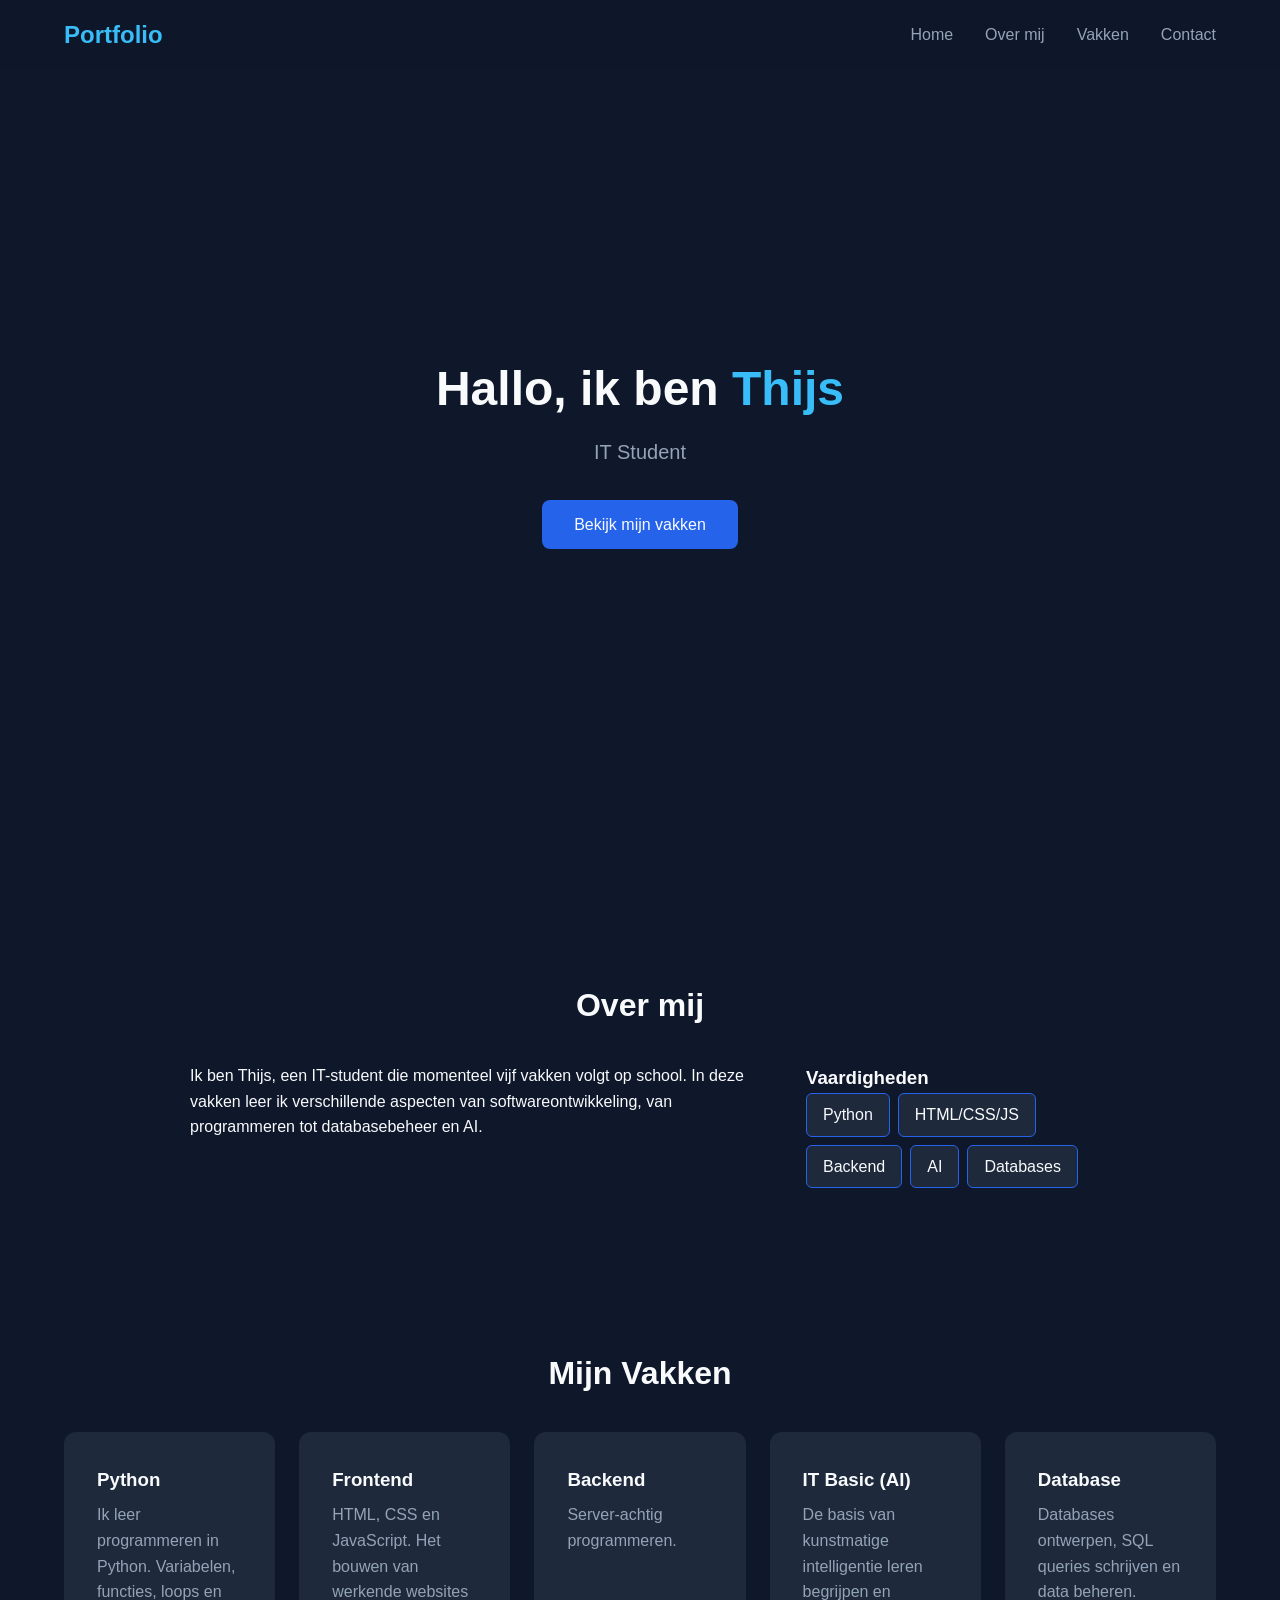
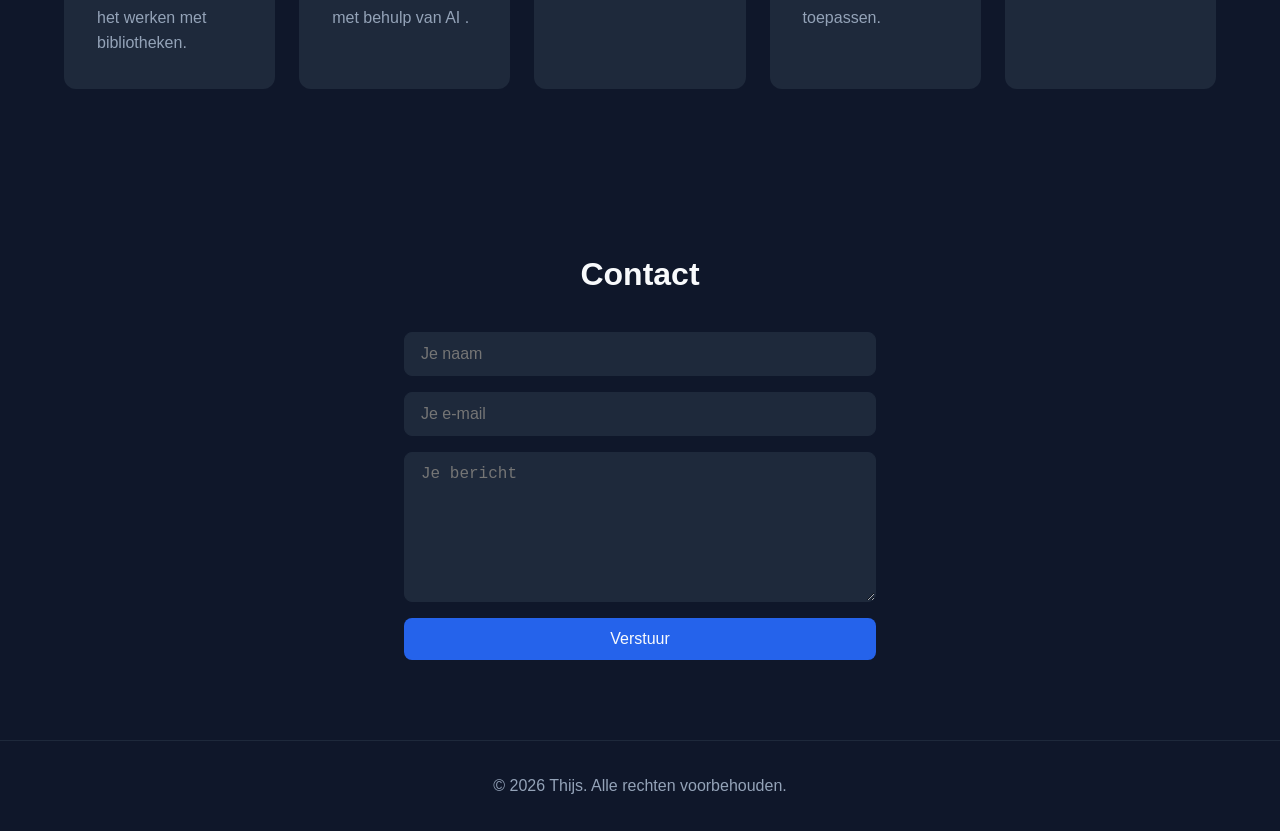
==== index.html @ 79cf244f "Portfolio website: homepagina met donker thema, navigatie en contactformulier" ====
<!DOCTYPE html>
<html lang="nl">

<head>
    <meta charset="UTF-8">
    <meta name="viewport" content="width=device-width, initial-scale=1.0">
    <title>Mijn Portfolio</title>
    <link rel="stylesheet" href="css/style.css">
</head>

<body>
    <header>
        <nav>
            <div class="logo">Portfolio</div>
            <ul class="nav-links">
                <li><a href="#home">Home</a></li>
                <li><a href="#about">Over mij</a></li>
                <li><a href="#subjects">Vakken</a></li>
                <li><a href="#contact">Contact</a></li>
            </ul>
            <div class="hamburger" id="hamburger">
                <span></span>
                <span></span>
                <span></span>
            </div>
        </nav>
    </header>

    <main>
        <section id="home" class="hero">
            <h1>Hallo, ik ben <span class="highlight">Thijs</span></h1>
            <p>IT Student</p>
            <a href="#subjects" class="cta-button">Bekijk mijn vakken</a>
        </section>

        <section id="about" class="about">
            <h2>Over mij</h2>
            <div class="about-content">
                <div class="about-text">
                    <p>Ik ben Thijs, een IT-student die momenteel vijf vakken volgt op school.
                        In deze vakken leer ik verschillende aspecten van softwareontwikkeling,
                        van programmeren tot databasebeheer en AI.</p>
                </div>
                <div class="skills">
                    <h3>Vaardigheden</h3>
                    <ul>
                        <li>Python</li>
                        <li>HTML/CSS/JS</li>
                        <li>Backend</li>
                        <li>AI</li>
                        <li>Databases</li>
                    </ul>
                </div>
            </div>
        </section>

        <section id="subjects" class="projects">
            <h2>Mijn Vakken</h2>
            <div class="project-grid">
                <div class="project-card">
                    <h3>Python</h3>
                    <p>Ik leer programmeren in Python. Variabelen, functies, loops en het werken met bibliotheken.</p>
                </div>
                <div class="project-card">
                    <h3>Frontend</h3>
                    <p>HTML, CSS en JavaScript. Het bouwen van werkende websites met behulp van AI .</p>
                </div>
                <div class="project-card">
                    <h3>Backend</h3>
                    <p>Server-achtig programmeren.</p>
                </div>
                <div class="project-card">
                    <h3>IT Basic (AI)</h3>
                    <p>De basis van kunstmatige intelligentie leren begrijpen en toepassen.</p>
                </div>
                <div class="project-card">
                    <h3>Database</h3>
                    <p>Databases ontwerpen, SQL queries schrijven en data beheren.</p>
                </div>
            </div>
        </section>

        <section id="contact" class="contact">
            <h2>Contact</h2>
            <form id="contact-form">
                <input type="text" placeholder="Je naam" required>
                <input type="email" placeholder="Je e-mail" required>
                <textarea placeholder="Je bericht" required></textarea>
                <button type="submit">Verstuur</button>
            </form>
        </section>
    </main>

    <footer>
        <p>&copy; 2026 Thijs. Alle rechten voorbehouden.</p>
    </footer>

    <script src="js/script.js"></script>
</body>

</html>
---- css/style.css ----
* {
    margin: 0;
    padding: 0;
    box-sizing: border-box;
}

:root {
    --primary: #2563eb;
    --primary-dark: #1d4ed8;
    --bg: #0f172a;
    --bg-light: #1e293b;
    --text: #f8fafc;
    --text-muted: #94a3b8;
    --accent: #38bdf8;
}

html {
    scroll-behavior: smooth;
}

body {
    font-family: 'Segoe UI', Tahoma, Geneva, Verdana, sans-serif;
    background-color: var(--bg);
    color: var(--text);
    line-height: 1.6;
}

/* Navigation */
nav {
    display: flex;
    justify-content: space-between;
    align-items: center;
    padding: 1rem 5%;
    position: fixed;
    width: 100%;
    top: 0;
    background-color: rgba(15, 23, 42, 0.95);
    backdrop-filter: blur(10px);
    z-index: 100;
}

.logo {
    font-size: 1.5rem;
    font-weight: 700;
    color: var(--accent);
}

.nav-links {
    display: flex;
    list-style: none;
    gap: 2rem;
}

.nav-links a {
    color: var(--text-muted);
    text-decoration: none;
    transition: color 0.3s;
}

.nav-links a:hover {
    color: var(--accent);
}

.hamburger {
    display: none;
    flex-direction: column;
    cursor: pointer;
    gap: 5px;
}

.hamburger span {
    width: 25px;
    height: 3px;
    background-color: var(--text);
    transition: 0.3s;
}

/* Hero Section */
.hero {
    min-height: 100vh;
    display: flex;
    flex-direction: column;
    justify-content: center;
    align-items: center;
    text-align: center;
    padding: 0 5%;
}

.hero h1 {
    font-size: 3rem;
    margin-bottom: 0.5rem;
}

.highlight {
    color: var(--accent);
}

.hero p {
    font-size: 1.25rem;
    color: var(--text-muted);
    margin-bottom: 2rem;
}

.cta-button {
    padding: 0.75rem 2rem;
    background-color: var(--primary);
    color: var(--text);
    text-decoration: none;
    border-radius: 8px;
    transition: background-color 0.3s, transform 0.3s;
}

.cta-button:hover {
    background-color: var(--primary-dark);
    transform: translateY(-2px);
}

/* Sections */
section {
    padding: 5rem 5%;
}

section h2 {
    font-size: 2rem;
    margin-bottom: 2rem;
    text-align: center;
}

/* About */
.about-content {
    display: grid;
    grid-template-columns: 2fr 1fr;
    gap: 3rem;
    max-width: 900px;
    margin: 0 auto;
}

.skills ul {
    list-style: none;
    display: flex;
    flex-wrap: wrap;
    gap: 0.5rem;
}

.skills li {
    background-color: var(--bg-light);
    padding: 0.5rem 1rem;
    border-radius: 6px;
    border: 1px solid var(--primary);
}

/* Vakken */
.project-grid {
    display: grid;
    grid-template-columns: repeat(auto-fit, minmax(200px, 1fr));
    gap: 1.5rem;
    max-width: 1200px;
    margin: 0 auto;
}

.project-card {
    background-color: var(--bg-light);
    padding: 2rem;
    border-radius: 12px;
    border: 1px solid transparent;
    transition: border-color 0.3s, transform 0.3s;
}

.project-card:hover {
    border-color: var(--accent);
    transform: translateY(-4px);
}

.project-card h3 {
    margin-bottom: 0.5rem;
}

.project-card p {
    color: var(--text-muted);
}

/* Contact */
.contact {
    max-width: 600px;
    margin: 0 auto;
}

#contact-form {
    display: flex;
    flex-direction: column;
    gap: 1rem;
}

#contact-form input,
#contact-form textarea {
    padding: 0.75rem 1rem;
    border: 1px solid var(--bg-light);
    border-radius: 8px;
    background-color: var(--bg-light);
    color: var(--text);
    font-size: 1rem;
}

#contact-form input:focus,
#contact-form textarea:focus {
    outline: none;
    border-color: var(--accent);
}

#contact-form textarea {
    min-height: 150px;
    resize: vertical;
}

#contact-form button {
    padding: 0.75rem;
    background-color: var(--primary);
    color: var(--text);
    border: none;
    border-radius: 8px;
    font-size: 1rem;
    cursor: pointer;
    transition: background-color 0.3s;
}

#contact-form button:hover {
    background-color: var(--primary-dark);
}

/* Footer */
footer {
    text-align: center;
    padding: 2rem;
    color: var(--text-muted);
    border-top: 1px solid var(--bg-light);
}

/* Responsive */
@media (max-width: 768px) {
    .hamburger {
        display: flex;
    }

    .nav-links {
        display: none;
        position: absolute;
        top: 100%;
        left: 0;
        width: 100%;
        flex-direction: column;
        background-color: var(--bg);
        padding: 1rem 5%;
        gap: 1rem;
    }

    .nav-links.active {
        display: flex;
    }

    .hero h1 {
        font-size: 2rem;
    }

    .about-content {
        grid-template-columns: 1fr;
    }
}
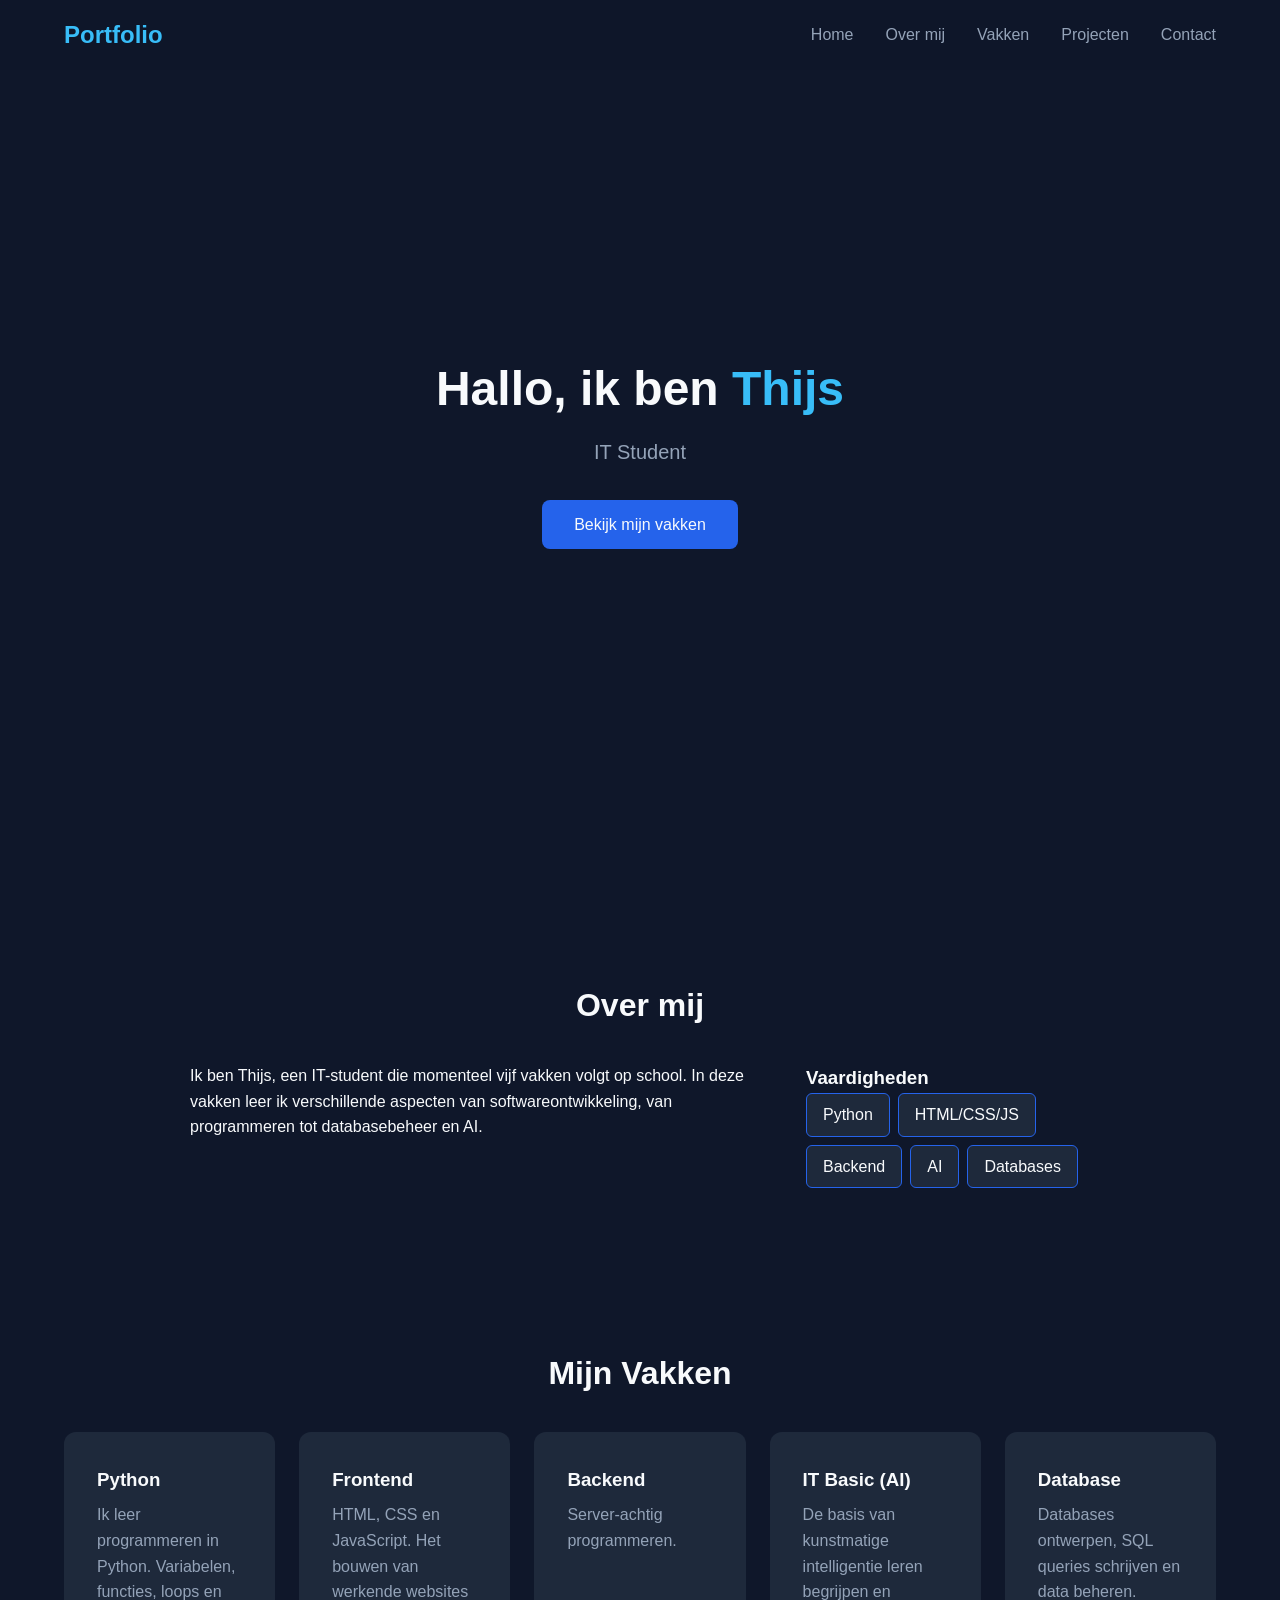
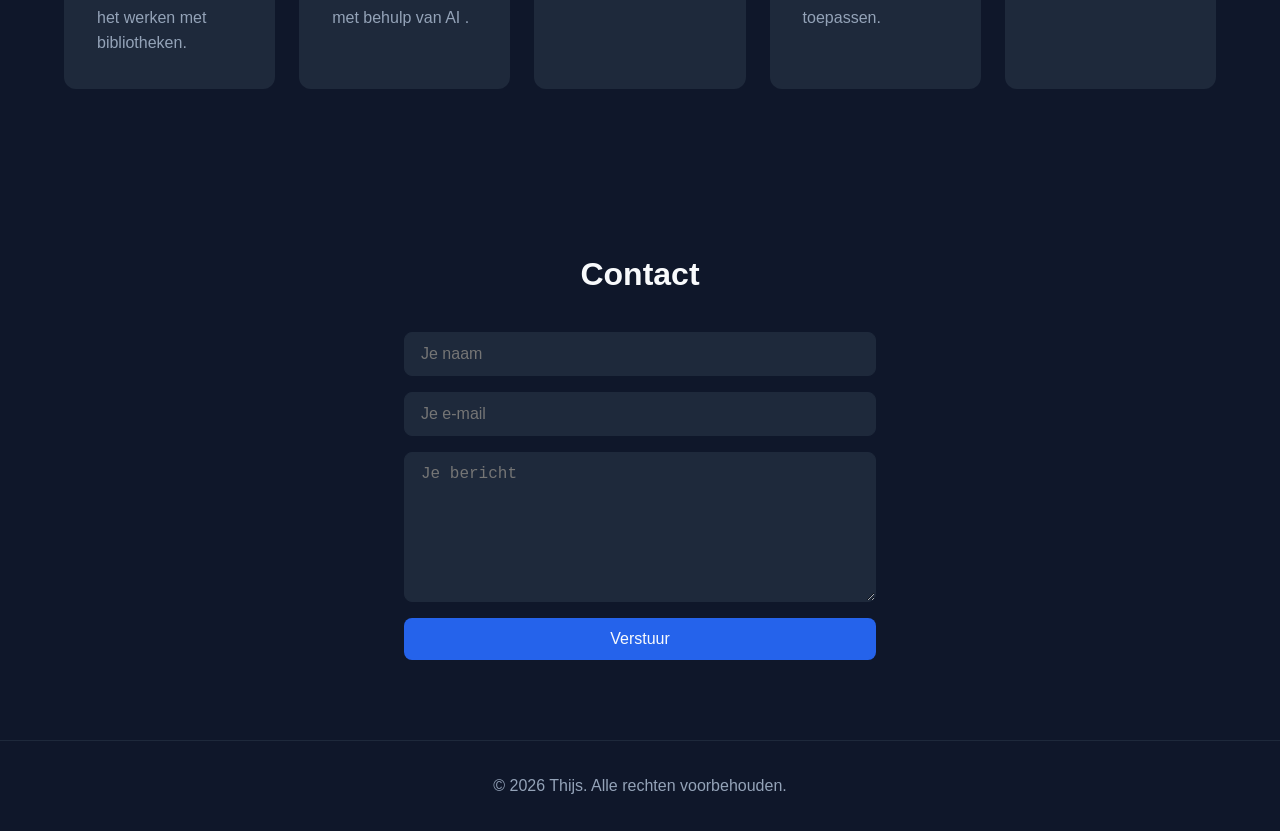
==== commit d593361a: "Projectenpagina: kaarten met screenshots, technieken en eigen rol" ====
--- a/index.html
+++ b/index.html
@@ -11,11 +11,12 @@
 <body>
     <header>
         <nav>
-            <div class="logo">Portfolio</div>
+            <a class="logo" href="index.html">Portfolio</a>
             <ul class="nav-links">
                 <li><a href="#home">Home</a></li>
                 <li><a href="#about">Over mij</a></li>
                 <li><a href="#subjects">Vakken</a></li>
+                <li><a href="projecten.html">Projecten</a></li>
                 <li><a href="#contact">Contact</a></li>
             </ul>
             <div class="hamburger" id="hamburger">
--- a/css/style.css
+++ b/css/style.css
@@ -233,6 +233,120 @@
     padding: 2rem;
     color: var(--text-muted);
     border-top: 1px solid var(--bg-light);
+}
+
+/* Logo als link */
+.logo {
+    text-decoration: none;
+}
+
+/* Actieve pagina in het menu */
+.nav-links a[aria-current="page"] {
+    color: var(--accent);
+}
+
+/* Projectenpagina */
+.page-intro {
+    padding-top: 9rem;
+    padding-bottom: 0;
+}
+
+.page-intro h1 {
+    font-size: 2.5rem;
+    margin-bottom: 0.75rem;
+    text-align: center;
+}
+
+.page-intro p {
+    max-width: 640px;
+    margin: 0 auto;
+    text-align: center;
+    color: var(--text-muted);
+}
+
+.projects-list {
+    padding-top: 3rem;
+}
+
+.projects-grid {
+    display: grid;
+    grid-template-columns: repeat(auto-fit, minmax(280px, 1fr));
+    gap: 1.5rem;
+    max-width: 1200px;
+    margin: 0 auto;
+}
+
+.work-card {
+    display: flex;
+    flex-direction: column;
+    background-color: var(--bg-light);
+    border: 1px solid transparent;
+    border-radius: 12px;
+    overflow: hidden;
+    transition: border-color 0.3s, transform 0.3s;
+}
+
+.work-card:hover {
+    border-color: var(--accent);
+    transform: translateY(-4px);
+}
+
+.project-shot {
+    aspect-ratio: 16 / 9;
+    background-color: var(--bg);
+    border-bottom: 1px dashed #334155;
+    overflow: hidden;
+}
+
+.project-shot img {
+    display: block;
+    width: 100%;
+    height: 100%;
+    object-fit: cover;
+}
+
+.work-card-body {
+    flex: 1;
+    display: flex;
+    flex-direction: column;
+    gap: 1rem;
+    padding: 1.5rem 2rem 2rem;
+}
+
+.work-card h3 {
+    margin-bottom: 0;
+}
+
+.work-card p {
+    color: var(--text-muted);
+}
+
+.tech-tags {
+    list-style: none;
+    display: flex;
+    flex-wrap: wrap;
+    gap: 0.5rem;
+}
+
+.tech-tags li {
+    background-color: var(--bg);
+    border: 1px solid var(--primary);
+    border-radius: 999px;
+    padding: 0.25rem 0.75rem;
+    font-size: 0.85rem;
+    color: var(--text);
+}
+
+.project-role {
+    margin-top: auto;
+    padding-top: 1rem;
+    border-top: 1px solid #334155;
+    font-size: 0.9rem;
+}
+
+.project-role strong {
+    color: var(--accent);
+    font-weight: 600;
 }
 
 /* Responsive */
@@ -264,4 +378,12 @@
     .about-content {
         grid-template-columns: 1fr;
     }
-}
+
+    .page-intro h1 {
+        font-size: 1.75rem;
+    }
+
+    .work-card-body {
+        padding: 1.25rem 1.5rem 1.5rem;
+    }
+}
